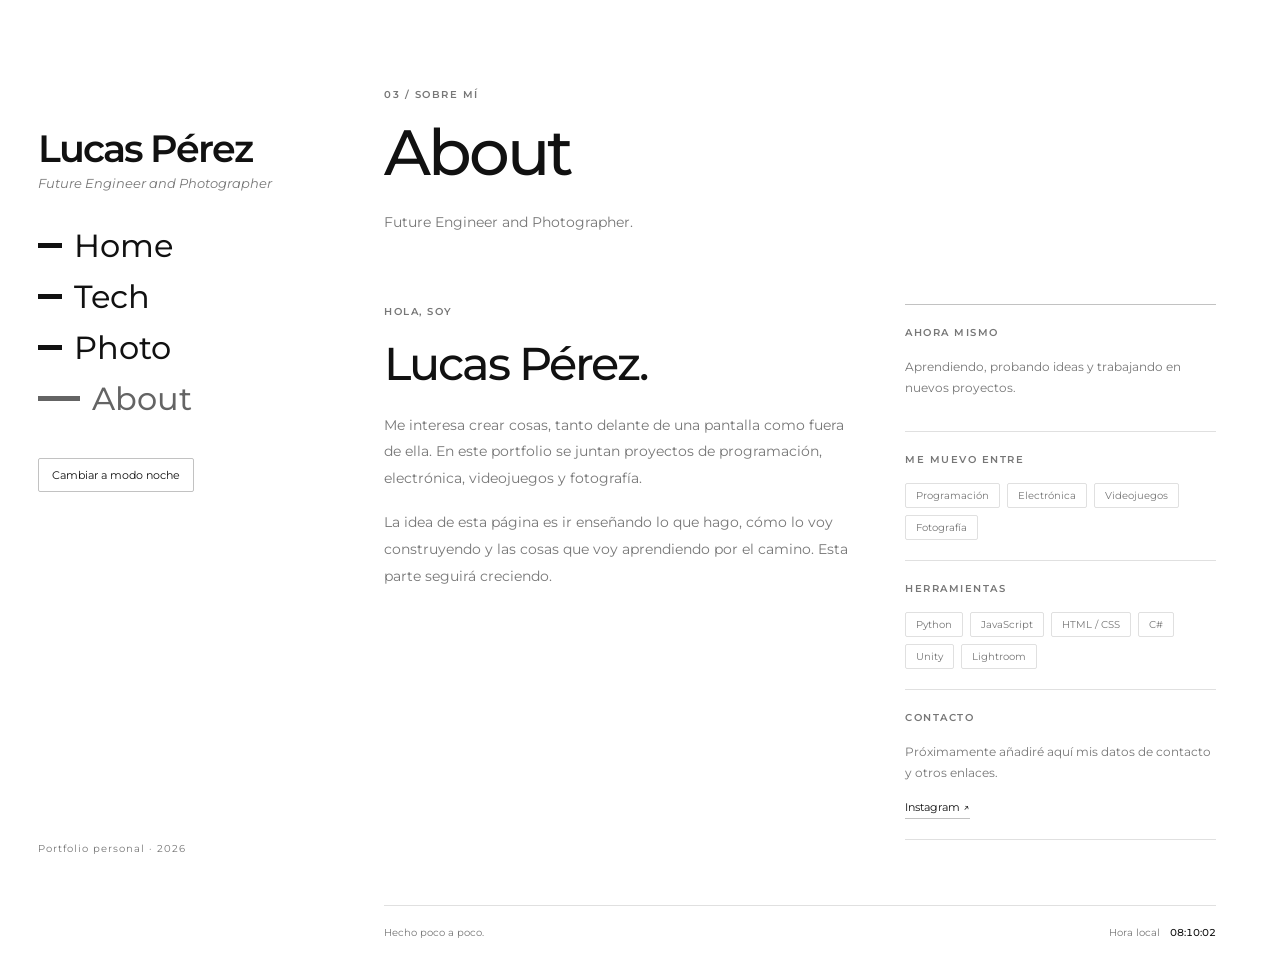
==== about.html @ 3c16cf13 "Complete portfolio pages and project details" ====
<!DOCTYPE html>
<html lang="es">
<head>
    <meta charset="UTF-8">
    <meta name="viewport" content="width=device-width, initial-scale=1.0">
    <meta name="theme-color" content="#ffffff">
    <meta name="description" content="About — Lucas Pérez, Future Engineer and Photographer.">
    <link rel="stylesheet" href="style.css">
    <link href="https://fonts.googleapis.com/css2?family=Montserrat:ital,wght@0,100..900;1,100..900&display=swap" rel="stylesheet">
    <script src="script.js" defer></script>
    <title>About | Lucas Pérez</title>
</head>
<body>
    <main class="layout">
        <header class="sidebar">
            <div class="nombre">
                <a href="index.html">Lucas Pérez</a>
                <p>Future Engineer and Photographer</p>
            </div>

            <nav aria-label="Navegación principal">
                <ul>
                    <li><a href="index.html">Home</a></li>
<li><a href="tech.html">Tech</a></li>
<li><a href="photo.html">Photo</a></li>
<li><a href="about.html" class="activo" aria-current="page">About</a></li>
                </ul>
            </nav>

            <button class="cambiar-tema" id="cambiar-tema" type="button">Cambiar a modo noche</button>
            <p class="sidebar-pie">Portfolio personal · 2026</p>
        </header>

        <section class="contenido">
            
            <section class="intro intro-corta">
                <p class="sobrelinea">03 / SOBRE MÍ</p>
                <h1>About</h1>
                <p class="intro-texto">Future Engineer and Photographer.</p>
            </section>

            <section class="about-contenido">
                <div class="about-texto">
                    <p class="sobrelinea">HOLA, SOY</p>
                    <h2>Lucas Pérez.</h2>
                    <p>Me interesa crear cosas, tanto delante de una pantalla como fuera de ella. En este portfolio se juntan proyectos de programación, electrónica, videojuegos y fotografía.</p>
                    <p>La idea de esta página es ir enseñando lo que hago, cómo lo voy construyendo y las cosas que voy aprendiendo por el camino. Esta parte seguirá creciendo.</p>
                </div>

                <aside class="about-lateral">
                    <div class="about-bloque">
                        <p class="sobrelinea">AHORA MISMO</p>
                        <p>Aprendiendo, probando ideas y trabajando en nuevos proyectos.</p>
                    </div>
                    <div class="about-bloque">
                        <p class="sobrelinea">ME MUEVO ENTRE</p>
                        <div class="tecnologias">
                            <span>Programación</span>
                            <span>Electrónica</span>
                            <span>Videojuegos</span>
                            <span>Fotografía</span>
                        </div>
                    </div>
                    <div class="about-bloque">
                        <p class="sobrelinea">HERRAMIENTAS</p>
                        <div class="tecnologias">
                            <span>Python</span>
                            <span>JavaScript</span>
                            <span>HTML / CSS</span>
                            <span>C#</span>
                            <span>Unity</span>
                            <span>Lightroom</span>
                        </div>
                    </div>
                    <div class="about-bloque">
                        <p class="sobrelinea">CONTACTO</p>
                        <p>Próximamente añadiré aquí mis datos de contacto y otros enlaces.</p>
                        <a class="verProyecto" href="https://www.instagram.com/luuchy.perzz/" target="_blank" rel="noopener noreferrer">Instagram <span>↗</span></a>
                    </div>
                </aside>
            </section>


            <footer class="pie">
                <span>Hecho poco a poco.</span>
                <span class="hora"><span>Hora local</span> <strong id="reloj">00:00:00</strong></span>
            </footer>
        </section>
    </main>
</body>
</html>
---- style.css ----
* {
    box-sizing: border-box;
}

:root {
    color-scheme: light;
    --fondo: #ffffff;
    --texto: #111111;
    --suave: #777777;
    --linea: rgba(0, 0, 0, 0.24);
    --linea-fina: rgba(0, 0, 0, 0.12);
}

body.noche {
    color-scheme: dark;
    --fondo: #020a14;
    --texto: #f5f7fa;
    --suave: #a2adba;
    --linea: rgba(255, 255, 255, 0.32);
    --linea-fina: rgba(255, 255, 255, 0.14);
}

body {
    font-family: "Montserrat", sans-serif;
    background: var(--fondo);
    color: var(--texto);
    margin: 0;
    transition: background 0.35s, color 0.35s;
}

a {
    color: inherit;
}

button {
    font: inherit;
}

/* ESTRUCTURA */

.layout {
    display: grid;
    grid-template-columns: 30% minmax(0, 70%);
    max-width: 1700px;
    min-height: 100vh;
    margin: 0 auto;
}

.sidebar {
    position: sticky;
    top: 0;
    align-self: start;
    width: 100%;
    height: 100vh;
    padding: 125px 28px 35px 10%;
    display: flex;
    flex-direction: column;
}

.nombre {
    margin-bottom: 35px;
}

.nombre a {
    color: inherit;
    text-decoration: none;
    font-size: clamp(30px, 3vw, 40px);
    font-weight: 600;
    letter-spacing: -2px;
}

.nombre p {
    font-style: italic;
    font-size: 13px;
    margin: 3px 0 0;
    color: var(--suave);
}

nav ul {
    list-style: none;
    padding: 0;
    margin: 0;
}

nav li {
    margin-bottom: 12px;
}

nav a {
    display: flex;
    align-items: center;
    gap: 12px;
    width: fit-content;
    color: inherit;
    text-decoration: none;
    font-size: clamp(22px, 2.5vw, 32px);
    font-weight: 450;
    transition: opacity 0.25s;
}

nav a::before {
    content: "";
    width: 24px;
    height: 5px;
    background: currentColor;
    transition: width 0.3s;
}

nav a:hover,
nav a.activo {
    opacity: 0.65;
}

nav a:hover::before,
nav a.activo::before {
    width: 42px;
}

.cambiar-tema {
    width: fit-content;
    margin-top: 28px;
    padding: 9px 13px;
    border: 1px solid var(--linea);
    border-radius: 2px;
    color: inherit;
    background: transparent;
    cursor: pointer;
    font-size: 11px;
    transition: background 0.25s, color 0.25s, border-color 0.25s;
}

.cambiar-tema:hover {
    background: var(--texto);
    color: var(--fondo);
}

.sidebar-pie {
    margin-top: auto;
    color: var(--suave);
    font-size: 10px;
    letter-spacing: 1px;
}

/* CONTENIDO */

.contenido {
    min-width: 0;
    padding: 75px clamp(24px, 5vw, 75px) 28px 0;
}

.intro {
    max-width: 800px;
    padding: 12px 0 65px;
}

.intro-corta {
    padding-bottom: 48px;
}

.sobrelinea {
    margin: 0 0 15px;
    color: var(--suave);
    font-size: 10px;
    font-weight: 600;
    letter-spacing: 1.5px;
    line-height: 1.6;
}

.intro h1,
.detalle-cabecera h1 {
    max-width: 780px;
    margin: 0;
    font-size: clamp(38px, 5vw, 68px);
    font-weight: 500;
    line-height: 1.08;
    letter-spacing: -3px;
}

.intro-texto {
    max-width: 580px;
    margin: 22px 0 0;
    color: var(--suave);
    font-size: 14px;
    line-height: 1.9;
}

.intro-enlaces {
    display: flex;
    flex-wrap: wrap;
    gap: 25px;
    margin-top: 28px;
}

.intro-enlaces a,
.seccion-titulo > a {
    color: inherit;
    text-decoration: none;
    font-size: 12px;
    border-bottom: 1px solid var(--linea);
    padding-bottom: 6px;
}

.intro-enlaces a span,
.seccion-titulo a span {
    margin-left: 5px;
}

/* TÍTULOS DE SECCIÓN */

.seccion-titulo {
    display: flex;
    align-items: end;
    justify-content: space-between;
    gap: 20px;
    margin-bottom: 18px;
}

.seccion-titulo .sobrelinea {
    margin-bottom: 6px;
}

.seccion-titulo h2 {
    margin: 0;
    font-size: clamp(20px, 2.4vw, 28px);
    font-weight: 500;
    letter-spacing: -0.8px;
}

.seccion-titulo > a {
    flex-shrink: 0;
    margin-bottom: 4px;
}

.contador {
    color: var(--suave);
    font-size: 11px;
    white-space: nowrap;
    margin-bottom: 5px;
}

/* TARJETAS DE PROYECTOS */

.trabajos {
    display: grid;
    gap: 22px;
}

.trabajo {
    padding: 23px 24px 20px;
    margin: 0;
    border: 1px solid var(--linea);
    border-radius: 3px;
    transition: background 0.3s, transform 0.3s, border-color 0.3s;
}

.trabajo:hover {
    transform: translateY(-3px);
    border-color: var(--texto);
}

.fecha {
    display: flex;
    flex-wrap: wrap;
    gap: 8px;
    margin: 0 0 18px;
    color: var(--suave);
    font-size: 10px;
    letter-spacing: 1.1px;
}

.proyecto {
    display: grid;
    grid-template-columns: minmax(0, 1fr) minmax(170px, 260px);
    align-items: center;
    gap: 32px;
}

.proyecto h2 {
    display: inline;
    margin: 0;
    font-size: clamp(19px, 2vw, 25px);
    font-weight: 500;
    letter-spacing: -0.7px;
    line-height: 1.4;
    background: linear-gradient(currentColor, currentColor) left bottom / 0% 1px no-repeat;
    transition: background-size 0.4s;
}

.trabajo:hover .proyecto h2 {
    background-size: 100% 1px;
}

.proyecto p {
    margin: 10px 0 15px;
    color: var(--suave);
    font-size: 13px;
    line-height: 1.8;
}

.imagen-proyecto {
    display: block;
    overflow: hidden;
    border-radius: 2px;
    background: var(--linea-fina);
}

.proyecto img {
    display: block;
    width: 100%;
    height: 190px;
    object-fit: cover;
    transition: transform 0.5s;
}

.imagen-proyecto:hover img {
    transform: scale(1.04);
}

.verProyecto {
    display: inline-block;
    color: inherit;
    text-decoration: none;
    border-bottom: 1px solid var(--linea);
    padding-bottom: 4px;
    font-size: 11px;
    transition: opacity 0.25s, padding 0.25s;
}

.verProyecto:hover {
    opacity: 0.55;
    padding-left: 4px;
}

.tecnologias {
    display: flex;
    flex-wrap: wrap;
    gap: 7px;
    margin-top: 17px;
}

.tecnologias span {
    padding: 5px 10px;
    border: 1px solid var(--linea-fina);
    border-radius: 2px;
    color: var(--suave);
    font-size: 10px;
    line-height: 1.3;
}

/* ABOUT */

.about-contenido {
    display: grid;
    grid-template-columns: minmax(0, 1.2fr) minmax(210px, 0.8fr);
    gap: 55px;
    padding-top: 20px;
}

.about-texto h2 {
    margin: 0 0 20px;
    font-size: clamp(30px, 4vw, 46px);
    font-weight: 500;
    letter-spacing: -2px;
}

.about-texto > p:not(.sobrelinea) {
    max-width: 560px;
    margin: 0 0 18px;
    color: var(--suave);
    font-size: 14px;
    line-height: 1.9;
}

.about-lateral {
    border-top: 1px solid var(--linea);
}

.about-bloque {
    padding: 20px 0;
    border-bottom: 1px solid var(--linea-fina);
}

.about-bloque p:not(.sobrelinea) {
    color: var(--suave);
    font-size: 12px;
    line-height: 1.8;
}

.about-bloque .tecnologias {
    margin-top: 10px;
}

/* DETALLE DE PROYECTO */

.migas {
    display: flex;
    flex-wrap: wrap;
    gap: 9px;
    margin: 0 0 35px;
    color: var(--suave);
    font-size: 11px;
}

.migas a {
    color: inherit;
    text-decoration: none;
}

.migas a:hover {
    color: var(--texto);
}

.detalle {
    max-width: 1000px;
}

.detalle-cabecera {
    max-width: 780px;
    margin-bottom: 32px;
}

.detalle-cabecera h1 {
    font-size: clamp(36px, 4.5vw, 58px);
}

.detalle-intro {
    max-width: 650px;
    margin: 18px 0 0;
    color: var(--suave);
    font-size: 14px;
    line-height: 1.9;
}

.detalle-portada {
    display: block;
    width: 100%;
    max-height: 440px;
    object-fit: cover;
    border-radius: 2px;
    background: var(--linea-fina);
}

.detalle-columnas {
    display: grid;
    grid-template-columns: minmax(0, 1fr) 220px;
    gap: 50px;
    margin-top: 38px;
}

.detalle-bloque {
    display: grid;
    grid-template-columns: 35px minmax(0, 1fr);
    gap: 15px;
    padding: 22px 0;
    border-bottom: 1px solid var(--linea-fina);
}

.detalle-bloque:first-child {
    padding-top: 0;
}

.detalle-numero {
    color: var(--suave);
    font-size: 11px;
    letter-spacing: 1px;
    padding-top: 5px;
}

.detalle-bloque h2 {
    margin: 0 0 12px;
    font-size: 20px;
    font-weight: 500;
}

.detalle-bloque p {
    margin: 0;
    color: var(--suave);
    font-size: 13px;
    line-height: 1.9;
}

.detalle-enlace .verProyecto {
    margin-top: 15px;
}

.detalle-lateral {
    display: flex;
    flex-direction: column;
    gap: 23px;
    padding-top: 3px;
}

.detalle-lateral > div {
    padding-bottom: 20px;
    border-bottom: 1px solid var(--linea-fina);
}

.detalle-lateral .sobrelinea {
    margin-bottom: 8px;
}

.detalle-lateral p:not(.sobrelinea) {
    margin: 0;
    font-size: 12px;
    line-height: 1.7;
}

.detalle-lateral .tecnologias {
    margin-top: 0;
}

.volver {
    display: inline-block;
    margin-top: 38px;
    color: inherit;
    text-decoration: none;
    font-size: 12px;
    border-bottom: 1px solid var(--linea);
    padding-bottom: 6px;
}

/* PIE */

.pie {
    display: flex;
    flex-wrap: wrap;
    justify-content: space-between;
    gap: 15px;
    margin-top: 65px;
    padding: 20px 0 8px;
    border-top: 1px solid var(--linea-fina);
    color: var(--suave);
    font-size: 10px;
}

.hora {
    display: flex;
    gap: 10px;
}

.hora strong {
    color: var(--texto);
    font-weight: 500;
    font-variant-numeric: tabular-nums;
}

/* DETALLES PEQUEÑOS */

a:focus-visible,
button:focus-visible {
    outline: 2px solid currentColor;
    outline-offset: 4px;
}

@media (max-width: 950px) {
    .layout {
        grid-template-columns: 250px minmax(0, 1fr);
    }

    .sidebar {
        padding-left: 30px;
    }

    .contenido {
        padding-right: 28px;
    }

    .proyecto {
        grid-template-columns: minmax(0, 1fr) 200px;
        gap: 22px;
    }

    .about-contenido {
        gap: 30px;
    }
}

@media (max-width: 720px) {
    .layout {
        display: block;
    }

    .sidebar {
        position: relative;
        width: 100%;
        height: auto;
        padding: 28px 24px 20px;
        border-bottom: 1px solid var(--linea-fina);
    }

    .nombre {
        margin-bottom: 20px;
    }

    .nombre a {
        font-size: 31px;
    }

    nav ul {
        display: flex;
        flex-wrap: wrap;
        gap: 8px 18px;
    }

    nav li {
        margin: 0;
    }

    nav a {
        gap: 7px;
        font-size: 17px;
    }

    nav a::before {
        width: 12px;
        height: 3px;
    }

    nav a:hover::before,
    nav a.activo::before {
        width: 20px;
    }

    .cambiar-tema {
        margin-top: 18px;
    }

    .sidebar-pie {
        display: none;
    }

    .contenido {
        padding: 38px 24px 24px;
    }

    .intro {
        padding-bottom: 45px;
    }

    .intro-corta {
        padding-bottom: 35px;
    }

    .intro h1 {
        letter-spacing: -2px;
    }

    .trabajos {
        gap: 16px;
    }

    .trabajo {
        padding: 18px;
    }

    .proyecto {
        grid-template-columns: minmax(0, 1fr) 160px;
        gap: 16px;
    }

    .proyecto img {
        height: 145px;
    }

    .about-contenido,
    .detalle-columnas {
        grid-template-columns: 1fr;
        gap: 28px;
    }

    .detalle-lateral {
        display: grid;
        grid-template-columns: repeat(2, minmax(0, 1fr));
    }

    .detalle-lateral > div:last-child {
        grid-column: 1 / -1;
    }
}

@media (max-width: 480px) {
    .contenido {
        padding: 32px 17px 20px;
    }

    .sidebar {
        padding: 25px 17px 18px;
    }

    .proyecto {
        grid-template-columns: 1fr;
    }

    .imagen-proyecto {
        grid-row: 1;
    }

    .proyecto img {
        height: 190px;
    }

    .fecha {
        margin-bottom: 13px;
    }

    .seccion-titulo {
        align-items: start;
    }

    .contador {
        padding-top: 20px;
    }

    .detalle-columnas {
        margin-top: 28px;
    }

    .detalle-lateral {
        grid-template-columns: 1fr;
    }

    .detalle-lateral > div:last-child {
        grid-column: auto;
    }

    .pie {
        margin-top: 45px;
    }
}

@media (prefers-reduced-motion: reduce) {
    *,
    *::before,
    *::after {
        scroll-behavior: auto !important;
        transition-duration: 0.01ms !important;
    }
}
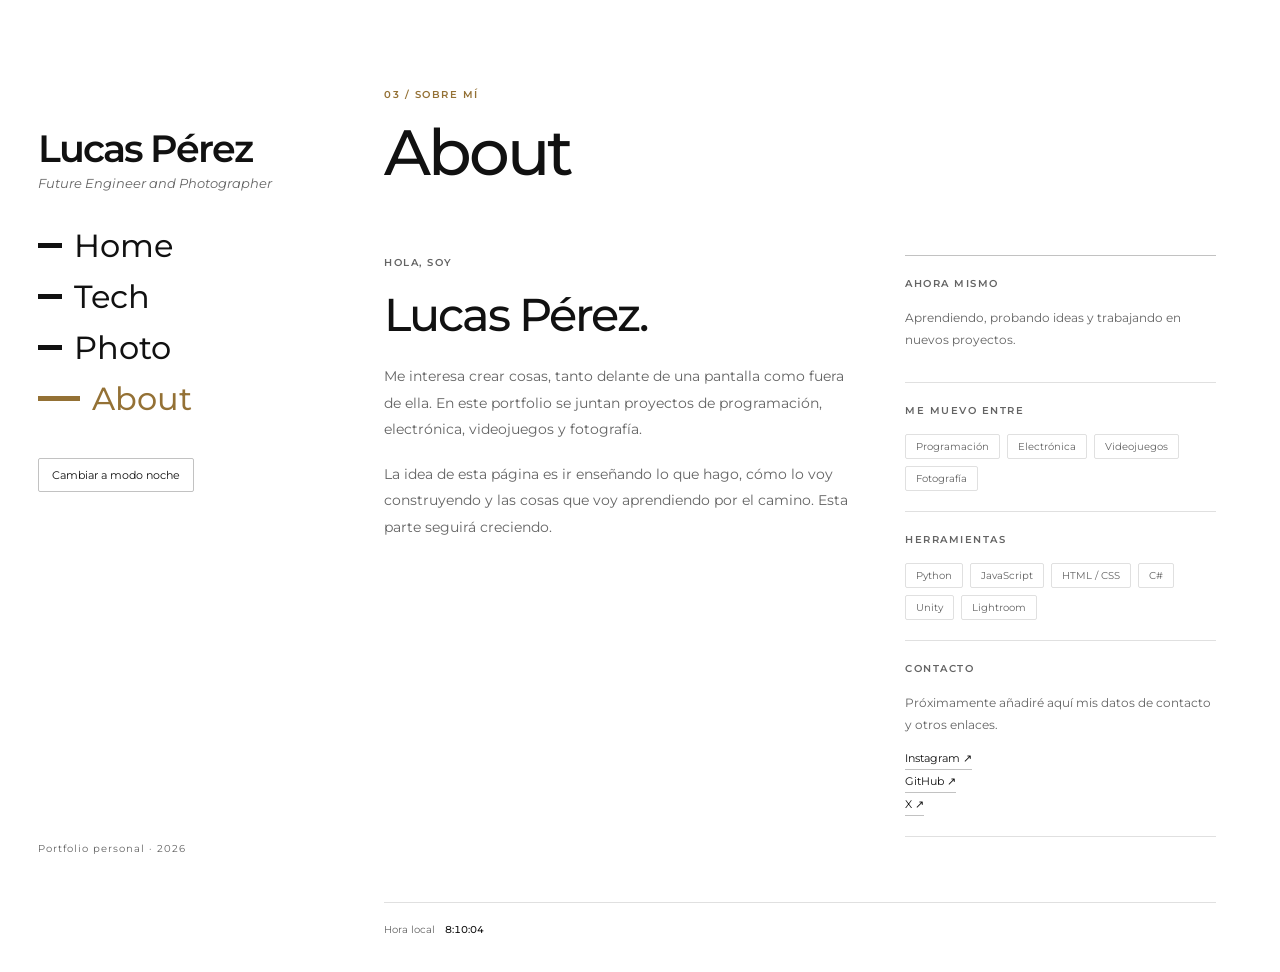
==== commit 0366df57: "Actualiza el diseño y las imágenes del portfolio" ====
--- a/about.html
+++ b/about.html
@@ -1,91 +1,99 @@
-<!DOCTYPE html>
+<!doctype html>
 <html lang="es">
-<head>
-    <meta charset="UTF-8">
-    <meta name="viewport" content="width=device-width, initial-scale=1.0">
-    <meta name="theme-color" content="#ffffff">
-    <meta name="description" content="About — Lucas Pérez, Future Engineer and Photographer.">
-    <link rel="stylesheet" href="style.css">
-    <link href="https://fonts.googleapis.com/css2?family=Montserrat:ital,wght@0,100..900;1,100..900&display=swap" rel="stylesheet">
+  <head>
+    <meta charset="UTF-8" />
+    <meta name="viewport" content="width=device-width, initial-scale=1.0" />
+    <meta name="color-scheme" content="light dark" />
+    <meta name="description" content="About — Lucas Pérez, Future Engineer and Photographer." />
+    <link rel="stylesheet" href="style.css" />
     <script src="script.js" defer></script>
     <title>About | Lucas Pérez</title>
-</head>
-<body>
-    <main class="layout">
-        <header class="sidebar">
-            <div class="nombre">
-                <a href="index.html">Lucas Pérez</a>
-                <p>Future Engineer and Photographer</p>
+  </head>
+  <body>
+    <div class="layout">
+      <header class="sidebar">
+        <div class="nombre">
+          <a href="index.html">Lucas Pérez</a>
+          <p>Future Engineer and Photographer</p>
+        </div>
+
+        <nav aria-label="Navegación principal">
+          <ul>
+            <li><a href="index.html">Home</a></li>
+            <li><a href="tech.html">Tech</a></li>
+            <li><a href="photo.html">Photo</a></li>
+            <li><a href="about.html" class="activo" aria-current="page">About</a></li>
+          </ul>
+        </nav>
+
+        <button class="cambiar-tema" id="tema" type="button" hidden>Cambiar a modo noche</button>
+        <p class="sidebar-pie">Portfolio personal · 2026</p>
+      </header>
+
+      <main class="contenido" id="contenido">
+        <section class="intro intro-corta">
+          <p class="sobrelinea">03 / SOBRE MÍ</p>
+          <h1>About</h1>
+        </section>
+
+        <section class="about-contenido">
+          <div class="about-texto">
+            <p class="sobrelinea">HOLA, SOY</p>
+            <h2>Lucas Pérez.</h2>
+            <p>
+              Me interesa crear cosas, tanto delante de una pantalla como fuera de ella. En este portfolio se
+              juntan proyectos de programación, electrónica, videojuegos y fotografía.
+            </p>
+            <p>
+              La idea de esta página es ir enseñando lo que hago, cómo lo voy construyendo y las cosas que voy
+              aprendiendo por el camino. Esta parte seguirá creciendo.
+            </p>
+          </div>
+
+          <aside class="about-lateral">
+            <div class="about-bloque">
+              <p class="sobrelinea">AHORA MISMO</p>
+              <p>Aprendiendo, probando ideas y trabajando en nuevos proyectos.</p>
             </div>
+            <div class="about-bloque">
+              <p class="sobrelinea">ME MUEVO ENTRE</p>
+              <div class="tecnologias">
+                <span>Programación</span>
+                <span>Electrónica</span>
+                <span>Videojuegos</span>
+                <span>Fotografía</span>
+              </div>
+            </div>
+            <div class="about-bloque">
+              <p class="sobrelinea">HERRAMIENTAS</p>
+              <div class="tecnologias">
+                <span>Python</span>
+                <span>JavaScript</span>
+                <span>HTML / CSS</span>
+                <span>C#</span>
+                <span>Unity</span>
+                <span>Lightroom</span>
+              </div>
+            </div>
+            <div class="about-bloque">
+              <p class="sobrelinea">CONTACTO</p>
+              <p>Próximamente añadiré aquí mis datos de contacto y otros enlaces.</p>
+              <a class="verProyecto" href="https://www.instagram.com/luuchy.perzz/" target="_blank">Instagram <span>↗</span></a>
+              <br>
+              <a class="verProyecto" href="https://github.com/SoyLuuchy" target="_blank">GitHub <span>↗</span></a>
+              <br>
+              <a class="verProyecto" href="https://x.com/luuchyperzz" target="_blank">X <span>↗</span></a>
+            </div>
+          </aside>
+        </section>
 
-            <nav aria-label="Navegación principal">
-                <ul>
-                    <li><a href="index.html">Home</a></li>
-<li><a href="tech.html">Tech</a></li>
-<li><a href="photo.html">Photo</a></li>
-<li><a href="about.html" class="activo" aria-current="page">About</a></li>
-                </ul>
-            </nav>
-
-            <button class="cambiar-tema" id="cambiar-tema" type="button">Cambiar a modo noche</button>
-            <p class="sidebar-pie">Portfolio personal · 2026</p>
-        </header>
-
-        <section class="contenido">
-            
-            <section class="intro intro-corta">
-                <p class="sobrelinea">03 / SOBRE MÍ</p>
-                <h1>About</h1>
-                <p class="intro-texto">Future Engineer and Photographer.</p>
-            </section>
-
-            <section class="about-contenido">
-                <div class="about-texto">
-                    <p class="sobrelinea">HOLA, SOY</p>
-                    <h2>Lucas Pérez.</h2>
-                    <p>Me interesa crear cosas, tanto delante de una pantalla como fuera de ella. En este portfolio se juntan proyectos de programación, electrónica, videojuegos y fotografía.</p>
-                    <p>La idea de esta página es ir enseñando lo que hago, cómo lo voy construyendo y las cosas que voy aprendiendo por el camino. Esta parte seguirá creciendo.</p>
-                </div>
-
-                <aside class="about-lateral">
-                    <div class="about-bloque">
-                        <p class="sobrelinea">AHORA MISMO</p>
-                        <p>Aprendiendo, probando ideas y trabajando en nuevos proyectos.</p>
-                    </div>
-                    <div class="about-bloque">
-                        <p class="sobrelinea">ME MUEVO ENTRE</p>
-                        <div class="tecnologias">
-                            <span>Programación</span>
-                            <span>Electrónica</span>
-                            <span>Videojuegos</span>
-                            <span>Fotografía</span>
-                        </div>
-                    </div>
-                    <div class="about-bloque">
-                        <p class="sobrelinea">HERRAMIENTAS</p>
-                        <div class="tecnologias">
-                            <span>Python</span>
-                            <span>JavaScript</span>
-                            <span>HTML / CSS</span>
-                            <span>C#</span>
-                            <span>Unity</span>
-                            <span>Lightroom</span>
-                        </div>
-                    </div>
-                    <div class="about-bloque">
-                        <p class="sobrelinea">CONTACTO</p>
-                        <p>Próximamente añadiré aquí mis datos de contacto y otros enlaces.</p>
-                        <a class="verProyecto" href="https://www.instagram.com/luuchy.perzz/" target="_blank" rel="noopener noreferrer">Instagram <span>↗</span></a>
-                    </div>
-                </aside>
-            </section>
-
-
-            <footer class="pie">
-                <span>Hecho poco a poco.</span>
-                <span class="hora"><span>Hora local</span> <strong id="reloj">00:00:00</strong></span>
-            </footer>
-        </section>
-    </main>
-</body>
-</html>+        <footer class="pie">
+          <span class="hora" hidden>
+            <span>Hora local</span>
+            <strong id="reloj"></strong>
+          </span>
+        </footer>
+      </main>
+    </div>
+  </body>
+</html>
--- a/style.css
+++ b/style.css
@@ -1,3 +1,21 @@
+@font-face {
+  font-family: 'Montserrat';
+  font-style: italic;
+  font-weight: 400;
+  font-display: swap;
+  src: url(fonts/montserrat-italic.woff2) format('woff2');
+  unicode-range: U+0000-00FF, U+0131, U+0152-0153, U+02BB-02BC, U+02C6, U+02DA, U+02DC, U+0304, U+0308, U+0329, U+2000-206F, U+20AC, U+2122, U+2191, U+2193, U+2212, U+2215, U+FEFF, U+FFFD;
+}
+
+@font-face {
+  font-family: 'Montserrat';
+  font-style: normal;
+  font-weight: 400 650;
+  font-display: swap;
+  src: url(fonts/montserrat.woff2) format('woff2');
+  unicode-range: U+0000-00FF, U+0131, U+0152-0153, U+02BB-02BC, U+02C6, U+02DA, U+02DC, U+0304, U+0308, U+0329, U+2000-206F, U+20AC, U+2122, U+2191, U+2193, U+2212, U+2215, U+FEFF, U+FFFD;
+}
+
 * {
     box-sizing: border-box;
 }
@@ -6,16 +24,18 @@
     color-scheme: light;
     --fondo: #ffffff;
     --texto: #111111;
-    --suave: #777777;
+    --oro: #947135;
+    --suave: #646464;
     --linea: rgba(0, 0, 0, 0.24);
     --linea-fina: rgba(0, 0, 0, 0.12);
 }
 
-body.noche {
+:root[data-tema="noche"] {
     color-scheme: dark;
-    --fondo: #020a14;
-    --texto: #f5f7fa;
-    --suave: #a2adba;
+    --fondo: #101010;
+    --texto: #f5f5f5;
+    --oro: #dfc68e;
+    --suave: #b6b6b6;
     --linea: rgba(255, 255, 255, 0.32);
     --linea-fina: rgba(255, 255, 255, 0.14);
 }
@@ -34,6 +54,17 @@
 
 button {
     font: inherit;
+}
+
+/* TRANSICIÓN ENTRE PÁGINAS */
+
+@view-transition {
+    navigation: auto;
+}
+
+::view-transition-group(nav-indicator) {
+    animation-duration: 0.45s;
+    animation-timing-function: cubic-bezier(0.22, 1, 0.36, 1);
 }
 
 /* ESTRUCTURA */
@@ -95,7 +126,7 @@
     text-decoration: none;
     font-size: clamp(22px, 2.5vw, 32px);
     font-weight: 450;
-    transition: opacity 0.25s;
+    transition: color 0.2s;
 }
 
 nav a::before {
@@ -108,12 +139,16 @@
 
 nav a:hover,
 nav a.activo {
-    opacity: 0.65;
+    color: var(--oro);
 }
 
 nav a:hover::before,
 nav a.activo::before {
     width: 42px;
+}
+
+nav a.activo::before {
+    view-transition-name: nav-indicator;
 }
 
 .cambiar-tema {
@@ -205,13 +240,22 @@
     margin-left: 5px;
 }
 
+.intro > .sobrelinea,
+.intro-enlaces a:hover,
+.seccion-titulo > a:hover,
+.volver:hover {
+    color: var(--oro);
+}
+
+[hidden] { display: none !important; }
+
 /* TÍTULOS DE SECCIÓN */
 
 .seccion-titulo {
     display: flex;
     align-items: end;
     justify-content: space-between;
-    gap: 20px;
+    gap: 10px;
     margin-bottom: 18px;
 }
 
@@ -254,7 +298,7 @@
 }
 
 .trabajo:hover {
-    transform: translateY(-3px);
+    transform: translateY(-1px);
     border-color: var(--texto);
 }
 
@@ -293,7 +337,7 @@
 .proyecto p {
     margin: 10px 0 15px;
     color: var(--suave);
-    font-size: 13px;
+    font-size: 14px;
     line-height: 1.8;
 }
 
@@ -313,7 +357,7 @@
 }
 
 .imagen-proyecto:hover img {
-    transform: scale(1.04);
+    transform: scale(1.025);
 }
 
 .verProyecto {
@@ -323,12 +367,12 @@
     border-bottom: 1px solid var(--linea);
     padding-bottom: 4px;
     font-size: 11px;
-    transition: opacity 0.25s, padding 0.25s;
+    transition: color 0.2s, border-color 0.2s;
 }
 
 .verProyecto:hover {
-    opacity: 0.55;
-    padding-left: 4px;
+    color: var(--oro);
+    border-color: currentColor;
 }
 
 .tecnologias {
@@ -548,7 +592,7 @@
 
 a:focus-visible,
 button:focus-visible {
-    outline: 2px solid currentColor;
+    outline: 2px solid var(--oro);
     outline-offset: 4px;
 }
 
@@ -729,6 +773,8 @@
 }
 
 @media (prefers-reduced-motion: reduce) {
+    @view-transition { navigation: none; }
+
     *,
     *::before,
     *::after {
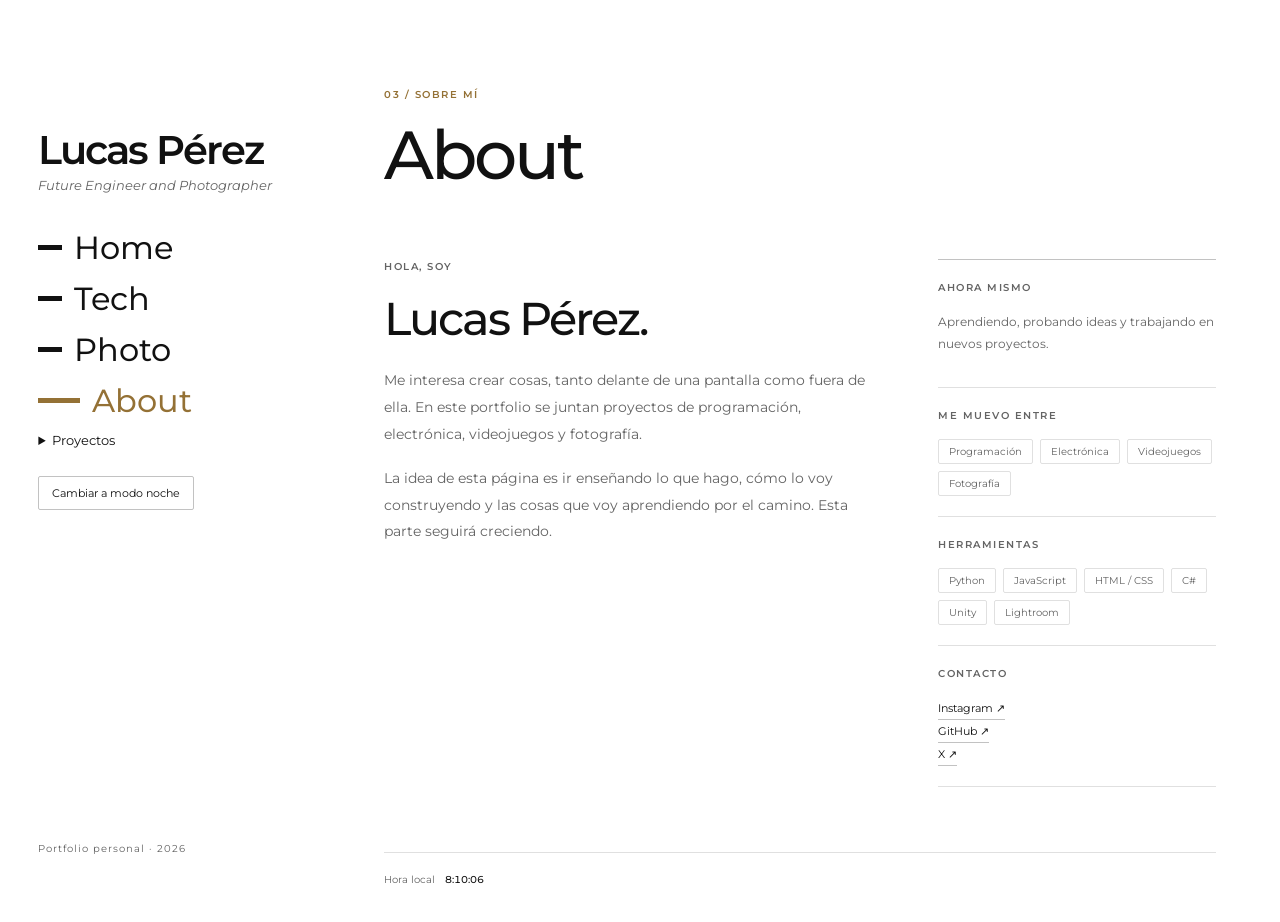
==== commit fc75e29b: "Añadi el carrusel" ====
--- a/about.html
+++ b/about.html
@@ -6,6 +6,7 @@
     <meta name="color-scheme" content="light dark" />
     <meta name="description" content="About — Lucas Pérez, Future Engineer and Photographer." />
     <link rel="stylesheet" href="style.css" />
+    <link rel="stylesheet" href="detalles.css" />
     <script src="script.js" defer></script>
     <title>About | Lucas Pérez</title>
   </head>
@@ -24,6 +25,15 @@
             <li><a href="photo.html">Photo</a></li>
             <li><a href="about.html" class="activo" aria-current="page">About</a></li>
           </ul>
+          <details class="menu-proyectos">
+            <summary>Proyectos</summary>
+            <div>
+              <a href="proyectos/smart-mirror.html">Smart Mirror</a>
+              <a href="proyectos/elitecraft.html">EliteCraft 4</a>
+              <a href="proyectos/fundicion.html">La Fundición</a>
+              <a href="proyectos/videojuegos.html">Videojuegos</a>
+            </div>
+          </details>
         </nav>
 
         <button class="cambiar-tema" id="tema" type="button" hidden>Cambiar a modo noche</button>
@@ -77,12 +87,11 @@
             </div>
             <div class="about-bloque">
               <p class="sobrelinea">CONTACTO</p>
-              <p>Próximamente añadiré aquí mis datos de contacto y otros enlaces.</p>
-              <a class="verProyecto" href="https://www.instagram.com/luuchy.perzz/" target="_blank">Instagram <span>↗</span></a>
+              <a class="enlace verProyecto" href="https://www.instagram.com/luuchy.perzz/" target="_blank">Instagram <span>↗</span></a>
               <br>
-              <a class="verProyecto" href="https://github.com/SoyLuuchy" target="_blank">GitHub <span>↗</span></a>
+              <a class="enlace verProyecto" href="https://github.com/SoyLuuchy" target="_blank">GitHub <span>↗</span></a>
               <br>
-              <a class="verProyecto" href="https://x.com/luuchyperzz" target="_blank">X <span>↗</span></a>
+              <a class="enlace verProyecto" href="https://x.com/luuchyperzz" target="_blank">X <span>↗</span></a>
             </div>
           </aside>
         </section>
--- a/style.css
+++ b/style.css
@@ -1,19 +1,17 @@
 @font-face {
-  font-family: 'Montserrat';
-  font-style: italic;
-  font-weight: 400;
-  font-display: swap;
-  src: url(fonts/montserrat-italic.woff2) format('woff2');
-  unicode-range: U+0000-00FF, U+0131, U+0152-0153, U+02BB-02BC, U+02C6, U+02DA, U+02DC, U+0304, U+0308, U+0329, U+2000-206F, U+20AC, U+2122, U+2191, U+2193, U+2212, U+2215, U+FEFF, U+FFFD;
+    font-family: 'Montserrat';
+    font-style: italic;
+    font-weight: 400;
+    font-display: swap;
+    src: url(fonts/montserrat-italic.woff2) format('woff2');
 }
 
 @font-face {
-  font-family: 'Montserrat';
-  font-style: normal;
-  font-weight: 400 650;
-  font-display: swap;
-  src: url(fonts/montserrat.woff2) format('woff2');
-  unicode-range: U+0000-00FF, U+0131, U+0152-0153, U+02BB-02BC, U+02C6, U+02DA, U+02DC, U+0304, U+0308, U+0329, U+2000-206F, U+20AC, U+2122, U+2191, U+2193, U+2212, U+2215, U+FEFF, U+FFFD;
+    font-family: 'Montserrat';
+    font-style: normal;
+    font-weight: 400 650;
+    font-display: swap;
+    src: url(fonts/montserrat.woff2) format('woff2');
 }
 
 * {
@@ -30,7 +28,7 @@
     --linea-fina: rgba(0, 0, 0, 0.12);
 }
 
-:root[data-tema="noche"] {
+[data-tema="noche"] {
     color-scheme: dark;
     --fondo: #101010;
     --texto: #f5f5f5;
@@ -40,7 +38,12 @@
     --linea-fina: rgba(255, 255, 255, 0.14);
 }
 
+html {
+    height: 100%;
+}
+
 body {
+    height: 100%;
     font-family: "Montserrat", sans-serif;
     background: var(--fondo);
     color: var(--texto);
@@ -71,19 +74,20 @@
 
 .layout {
     display: grid;
-    grid-template-columns: 30% minmax(0, 70%);
+    grid-template-columns: 30% 70%;
     max-width: 1700px;
-    min-height: 100vh;
+    min-height: 100%;
     margin: 0 auto;
 }
 
 .sidebar {
-    position: sticky;
+    position: fixed;
     top: 0;
-    align-self: start;
-    width: 100%;
-    height: 100vh;
-    padding: 125px 28px 35px 10%;
+    width: 30%;
+    max-width: 510px;
+    overflow-y: auto;
+    height: 100%;
+    padding: 125px 28px 35px min(3%, 51px);
     display: flex;
     flex-direction: column;
 }
@@ -95,7 +99,7 @@
 .nombre a {
     color: inherit;
     text-decoration: none;
-    font-size: clamp(30px, 3vw, 40px);
+    font-size: 40px;
     font-weight: 600;
     letter-spacing: -2px;
 }
@@ -107,29 +111,28 @@
     color: var(--suave);
 }
 
-nav ul {
+nav > ul {
+    display: flex;
+    flex-direction: column;
+    gap: 12px;
     list-style: none;
     padding: 0;
     margin: 0;
 }
 
-nav li {
-    margin-bottom: 12px;
-}
-
-nav a {
+nav li a {
     display: flex;
     align-items: center;
     gap: 12px;
     width: fit-content;
     color: inherit;
     text-decoration: none;
-    font-size: clamp(22px, 2.5vw, 32px);
+    font-size: 32px;
     font-weight: 450;
     transition: color 0.2s;
 }
 
-nav a::before {
+nav li a::before {
     content: "";
     width: 24px;
     height: 5px;
@@ -137,17 +140,23 @@
     transition: width 0.3s;
 }
 
-nav a:hover,
-nav a.activo {
-    color: var(--oro);
-}
-
-nav a:hover::before,
-nav a.activo::before {
+nav li a:hover {
+    color: var(--oro);
+}
+
+nav li a.activo {
+    color: var(--oro);
+}
+
+nav li a:hover::before {
     width: 42px;
 }
 
-nav a.activo::before {
+nav li a.activo::before {
+    width: 42px;
+}
+
+nav li a.activo::before {
     view-transition-name: nav-indicator;
 }
 
@@ -176,11 +185,35 @@
     letter-spacing: 1px;
 }
 
-/* CONTENIDO */
-
-.contenido {
+/* Enlaces a las cuatro fichas, dentro del menú principal. */
+
+.menu-proyectos {
+    margin-top: 12px;
+    font-size: 13px;
+}
+
+.menu-proyectos summary {
+    cursor: pointer;
+}
+
+.menu-proyectos div {
+    display: flex;
+    flex-direction: column;
+    align-items: flex-start;
+    gap: 8px;
+    margin: 10px 0 0 16px;
+}
+
+.menu-proyectos a:hover {
+    color: var(--oro);
+}
+
+/* Contenido */
+
+#contenido {
+    grid-column: 2;
     min-width: 0;
-    padding: 75px clamp(24px, 5vw, 75px) 28px 0;
+    padding: 75px min(7.14%, 75px) 28px 0;
 }
 
 .intro {
@@ -201,11 +234,19 @@
     line-height: 1.6;
 }
 
-.intro h1,
+.intro h1 {
+    max-width: 780px;
+    margin: 0;
+    font-size: 68px;
+    font-weight: 500;
+    line-height: 1.08;
+    letter-spacing: -3px;
+}
+
 .detalle-cabecera h1 {
     max-width: 780px;
     margin: 0;
-    font-size: clamp(38px, 5vw, 68px);
+    font-size: 68px;
     font-weight: 500;
     line-height: 1.08;
     letter-spacing: -3px;
@@ -226,8 +267,7 @@
     margin-top: 28px;
 }
 
-.intro-enlaces a,
-.seccion-titulo > a {
+.enlace {
     color: inherit;
     text-decoration: none;
     font-size: 12px;
@@ -235,19 +275,33 @@
     padding-bottom: 6px;
 }
 
-.intro-enlaces a span,
+.intro-enlaces a span {
+    margin-left: 5px;
+}
+
 .seccion-titulo a span {
     margin-left: 5px;
 }
 
-.intro > .sobrelinea,
-.intro-enlaces a:hover,
-.seccion-titulo > a:hover,
+.intro > .sobrelinea {
+    color: var(--oro);
+}
+
+.intro-enlaces a:hover {
+    color: var(--oro);
+}
+
+.seccion-titulo > a:hover {
+    color: var(--oro);
+}
+
 .volver:hover {
     color: var(--oro);
 }
 
-[hidden] { display: none !important; }
+[hidden] {
+    display: none !important;
+}
 
 /* TÍTULOS DE SECCIÓN */
 
@@ -265,7 +319,7 @@
 
 .seccion-titulo h2 {
     margin: 0;
-    font-size: clamp(20px, 2.4vw, 28px);
+    font-size: 28px;
     font-weight: 500;
     letter-spacing: -0.8px;
 }
@@ -294,7 +348,7 @@
     margin: 0;
     border: 1px solid var(--linea);
     border-radius: 3px;
-    transition: background 0.3s, transform 0.3s, border-color 0.3s;
+    transition: transform 0.3s, border-color 0.3s;
 }
 
 .trabajo:hover {
@@ -314,7 +368,7 @@
 
 .proyecto {
     display: grid;
-    grid-template-columns: minmax(0, 1fr) minmax(170px, 260px);
+    grid-template-columns: auto 260px;
     align-items: center;
     gap: 32px;
 }
@@ -322,7 +376,7 @@
 .proyecto h2 {
     display: inline;
     margin: 0;
-    font-size: clamp(19px, 2vw, 25px);
+    font-size: 25px;
     font-weight: 500;
     letter-spacing: -0.7px;
     line-height: 1.4;
@@ -362,9 +416,6 @@
 
 .verProyecto {
     display: inline-block;
-    color: inherit;
-    text-decoration: none;
-    border-bottom: 1px solid var(--linea);
     padding-bottom: 4px;
     font-size: 11px;
     transition: color 0.2s, border-color 0.2s;
@@ -389,178 +440,6 @@
     color: var(--suave);
     font-size: 10px;
     line-height: 1.3;
-}
-
-/* ABOUT */
-
-.about-contenido {
-    display: grid;
-    grid-template-columns: minmax(0, 1.2fr) minmax(210px, 0.8fr);
-    gap: 55px;
-    padding-top: 20px;
-}
-
-.about-texto h2 {
-    margin: 0 0 20px;
-    font-size: clamp(30px, 4vw, 46px);
-    font-weight: 500;
-    letter-spacing: -2px;
-}
-
-.about-texto > p:not(.sobrelinea) {
-    max-width: 560px;
-    margin: 0 0 18px;
-    color: var(--suave);
-    font-size: 14px;
-    line-height: 1.9;
-}
-
-.about-lateral {
-    border-top: 1px solid var(--linea);
-}
-
-.about-bloque {
-    padding: 20px 0;
-    border-bottom: 1px solid var(--linea-fina);
-}
-
-.about-bloque p:not(.sobrelinea) {
-    color: var(--suave);
-    font-size: 12px;
-    line-height: 1.8;
-}
-
-.about-bloque .tecnologias {
-    margin-top: 10px;
-}
-
-/* DETALLE DE PROYECTO */
-
-.migas {
-    display: flex;
-    flex-wrap: wrap;
-    gap: 9px;
-    margin: 0 0 35px;
-    color: var(--suave);
-    font-size: 11px;
-}
-
-.migas a {
-    color: inherit;
-    text-decoration: none;
-}
-
-.migas a:hover {
-    color: var(--texto);
-}
-
-.detalle {
-    max-width: 1000px;
-}
-
-.detalle-cabecera {
-    max-width: 780px;
-    margin-bottom: 32px;
-}
-
-.detalle-cabecera h1 {
-    font-size: clamp(36px, 4.5vw, 58px);
-}
-
-.detalle-intro {
-    max-width: 650px;
-    margin: 18px 0 0;
-    color: var(--suave);
-    font-size: 14px;
-    line-height: 1.9;
-}
-
-.detalle-portada {
-    display: block;
-    width: 100%;
-    max-height: 440px;
-    object-fit: cover;
-    border-radius: 2px;
-    background: var(--linea-fina);
-}
-
-.detalle-columnas {
-    display: grid;
-    grid-template-columns: minmax(0, 1fr) 220px;
-    gap: 50px;
-    margin-top: 38px;
-}
-
-.detalle-bloque {
-    display: grid;
-    grid-template-columns: 35px minmax(0, 1fr);
-    gap: 15px;
-    padding: 22px 0;
-    border-bottom: 1px solid var(--linea-fina);
-}
-
-.detalle-bloque:first-child {
-    padding-top: 0;
-}
-
-.detalle-numero {
-    color: var(--suave);
-    font-size: 11px;
-    letter-spacing: 1px;
-    padding-top: 5px;
-}
-
-.detalle-bloque h2 {
-    margin: 0 0 12px;
-    font-size: 20px;
-    font-weight: 500;
-}
-
-.detalle-bloque p {
-    margin: 0;
-    color: var(--suave);
-    font-size: 13px;
-    line-height: 1.9;
-}
-
-.detalle-enlace .verProyecto {
-    margin-top: 15px;
-}
-
-.detalle-lateral {
-    display: flex;
-    flex-direction: column;
-    gap: 23px;
-    padding-top: 3px;
-}
-
-.detalle-lateral > div {
-    padding-bottom: 20px;
-    border-bottom: 1px solid var(--linea-fina);
-}
-
-.detalle-lateral .sobrelinea {
-    margin-bottom: 8px;
-}
-
-.detalle-lateral p:not(.sobrelinea) {
-    margin: 0;
-    font-size: 12px;
-    line-height: 1.7;
-}
-
-.detalle-lateral .tecnologias {
-    margin-top: 0;
-}
-
-.volver {
-    display: inline-block;
-    margin-top: 38px;
-    color: inherit;
-    text-decoration: none;
-    font-size: 12px;
-    border-bottom: 1px solid var(--linea);
-    padding-bottom: 6px;
 }
 
 /* PIE */
@@ -588,34 +467,73 @@
     font-variant-numeric: tabular-nums;
 }
 
-/* DETALLES PEQUEÑOS */
-
-a:focus-visible,
+/* Foco del teclado */
+
+a:focus-visible {
+    outline: 2px solid var(--oro);
+    outline-offset: 4px;
+}
+
 button:focus-visible {
     outline: 2px solid var(--oro);
     outline-offset: 4px;
 }
 
+@media (max-width: 1250px) {
+    .intro h1 {
+        font-size: 56px;
+    }
+
+    .nombre a {
+        font-size: 34px;
+    }
+
+    nav li a {
+        font-size: 28px;
+    }
+
+    .proyecto h2 {
+        font-size: 22px;
+    }
+}
+
 @media (max-width: 950px) {
+    .intro h1 {
+        font-size: 42px;
+    }
+
+    .nombre a {
+        font-size: 30px;
+    }
+
+    nav li a {
+        font-size: 22px;
+    }
+
+    .proyecto h2 {
+        font-size: 19px;
+    }
+
+    .seccion-titulo h2 {
+        font-size: 20px;
+    }
+
     .layout {
-        grid-template-columns: 250px minmax(0, 1fr);
+        grid-template-columns: 250px auto;
     }
 
     .sidebar {
+        width: 250px;
         padding-left: 30px;
     }
 
-    .contenido {
+    #contenido {
         padding-right: 28px;
     }
 
     .proyecto {
-        grid-template-columns: minmax(0, 1fr) 200px;
+        grid-template-columns: auto 200px;
         gap: 22px;
-    }
-
-    .about-contenido {
-        gap: 30px;
     }
 }
 
@@ -625,7 +543,8 @@
     }
 
     .sidebar {
-        position: relative;
+        position: static;
+        max-width: 100%;
         width: 100%;
         height: auto;
         padding: 28px 24px 20px;
@@ -640,28 +559,27 @@
         font-size: 31px;
     }
 
-    nav ul {
-        display: flex;
+    nav > ul {
+        flex-direction: row;
         flex-wrap: wrap;
         gap: 8px 18px;
     }
 
-    nav li {
-        margin: 0;
-    }
-
-    nav a {
+    nav li a {
         gap: 7px;
         font-size: 17px;
     }
 
-    nav a::before {
+    nav li a::before {
         width: 12px;
         height: 3px;
     }
 
-    nav a:hover::before,
-    nav a.activo::before {
+    nav li a:hover::before {
+        width: 20px;
+    }
+
+    nav li a.activo::before {
         width: 20px;
     }
 
@@ -673,7 +591,7 @@
         display: none;
     }
 
-    .contenido {
+    #contenido {
         padding: 38px 24px 24px;
     }
 
@@ -686,6 +604,7 @@
     }
 
     .intro h1 {
+        font-size: 38px;
         letter-spacing: -2px;
     }
 
@@ -698,32 +617,17 @@
     }
 
     .proyecto {
-        grid-template-columns: minmax(0, 1fr) 160px;
+        grid-template-columns: auto 160px;
         gap: 16px;
     }
 
     .proyecto img {
         height: 145px;
     }
-
-    .about-contenido,
-    .detalle-columnas {
-        grid-template-columns: 1fr;
-        gap: 28px;
-    }
-
-    .detalle-lateral {
-        display: grid;
-        grid-template-columns: repeat(2, minmax(0, 1fr));
-    }
-
-    .detalle-lateral > div:last-child {
-        grid-column: 1 / -1;
-    }
 }
 
 @media (max-width: 480px) {
-    .contenido {
+    #contenido {
         padding: 32px 17px 20px;
     }
 
@@ -732,7 +636,7 @@
     }
 
     .proyecto {
-        grid-template-columns: 1fr;
+        grid-template-columns: 100%;
     }
 
     .imagen-proyecto {
@@ -755,30 +659,28 @@
         padding-top: 20px;
     }
 
-    .detalle-columnas {
-        margin-top: 28px;
-    }
-
-    .detalle-lateral {
-        grid-template-columns: 1fr;
-    }
-
-    .detalle-lateral > div:last-child {
-        grid-column: auto;
-    }
-
     .pie {
         margin-top: 45px;
     }
 }
 
 @media (prefers-reduced-motion: reduce) {
-    @view-transition { navigation: none; }
-
-    *,
-    *::before,
+    @view-transition {
+        navigation: none;
+    }
+
+    * {
+        scroll-behavior: auto !important;
+        transition: none !important;
+    }
+
+    *::before {
+        scroll-behavior: auto !important;
+        transition: none !important;
+    }
+
     *::after {
         scroll-behavior: auto !important;
-        transition-duration: 0.01ms !important;
-    }
-}
+        transition: none !important;
+    }
+}
--- a/detalles.css
+++ b/detalles.css
@@ -0,0 +1,315 @@
+/* ABOUT */
+
+.about-contenido {
+    display: grid;
+    grid-template-columns: 60% auto;
+    gap: 55px;
+    padding-top: 20px;
+}
+
+.about-texto h2 {
+    margin: 0 0 20px;
+    font-size: 46px;
+    font-weight: 500;
+    letter-spacing: -2px;
+}
+
+.about-texto > p:not(.sobrelinea) {
+    max-width: 560px;
+    margin: 0 0 18px;
+    color: var(--suave);
+    font-size: 14px;
+    line-height: 1.9;
+}
+
+.about-lateral {
+    border-top: 1px solid var(--linea);
+}
+
+.about-bloque {
+    padding: 20px 0;
+    border-bottom: 1px solid var(--linea-fina);
+}
+
+.about-bloque p:not(.sobrelinea) {
+    color: var(--suave);
+    font-size: 12px;
+    line-height: 1.8;
+}
+
+.about-bloque .tecnologias {
+    margin-top: 10px;
+}
+
+/* DETALLE DE PROYECTO */
+
+.migas {
+    display: flex;
+    flex-wrap: wrap;
+    gap: 9px;
+    margin: 0 0 35px;
+    color: var(--suave);
+    font-size: 11px;
+}
+
+.migas a {
+    color: inherit;
+    text-decoration: none;
+}
+
+.migas a:hover {
+    color: var(--texto);
+}
+
+.detalle {
+    max-width: 1000px;
+}
+
+.detalle-cabecera {
+    max-width: 780px;
+    margin-bottom: 32px;
+}
+
+.detalle-cabecera h1 {
+    font-size: 58px;
+}
+
+.detalle-intro {
+    max-width: 650px;
+    margin: 18px 0 0;
+    color: var(--suave);
+    font-size: 14px;
+    line-height: 1.9;
+}
+
+.detalle-portada {
+    display: block;
+    width: 100%;
+    max-height: 440px;
+    object-fit: cover;
+    border-radius: 2px;
+    background: var(--linea-fina);
+}
+
+.detalle-columnas {
+    display: grid;
+    grid-template-columns: auto 220px;
+    gap: 50px;
+    margin-top: 38px;
+}
+
+.detalle-bloque {
+    display: grid;
+    grid-template-columns: 35px auto;
+    gap: 15px;
+    padding: 22px 0;
+    border-bottom: 1px solid var(--linea-fina);
+}
+
+.detalle-bloque:first-child {
+    padding-top: 0;
+}
+
+.detalle-numero {
+    color: var(--suave);
+    font-size: 11px;
+    letter-spacing: 1px;
+    padding-top: 5px;
+}
+
+.detalle-bloque h2 {
+    margin: 0 0 12px;
+    font-size: 20px;
+    font-weight: 500;
+}
+
+.detalle-bloque p {
+    margin: 0;
+    color: var(--suave);
+    font-size: 13px;
+    line-height: 1.9;
+}
+
+.detalle-enlace .verProyecto {
+    margin-top: 15px;
+}
+
+.detalle-lateral {
+    display: flex;
+    flex-direction: column;
+    gap: 23px;
+    padding-top: 3px;
+}
+
+.detalle-lateral > div {
+    padding-bottom: 20px;
+    border-bottom: 1px solid var(--linea-fina);
+}
+
+.detalle-lateral .sobrelinea {
+    margin-bottom: 8px;
+}
+
+.detalle-lateral p:not(.sobrelinea) {
+    margin: 0;
+    font-size: 12px;
+    line-height: 1.7;
+}
+
+.detalle-lateral .tecnologias {
+    margin-top: 0;
+}
+
+.volver {
+    display: inline-block;
+    margin-top: 38px;
+}
+
+/* Las fotos mantienen su proporción dentro del mismo marco. */
+
+.galeria {
+    position: relative;
+    background: #151515;
+}
+
+.fotos {
+    display: flex;
+    overflow-x: auto;
+    scroll-snap-type: x mandatory;
+    scrollbar-width: none;
+}
+
+.fotos::-webkit-scrollbar {
+    display: none;
+}
+
+.fotos img {
+    flex: 0 0 100%;
+    width: 100%;
+    height: 504px;
+    object-fit: contain;
+    scroll-snap-align: start;
+}
+
+.galeria button {
+    position: absolute;
+    top: 50%;
+    transform: translateY(-50%);
+    width: 44px;
+    height: 44px;
+    border: 1px solid #aaa;
+    border-radius: 50%;
+    background: #191919df;
+    color: white;
+    font-size: 20px;
+    cursor: pointer;
+}
+
+.galeria button:hover {
+    border-color: var(--oro);
+}
+
+.anterior {
+    left: 12px;
+}
+
+.siguiente {
+    right: 12px;
+}
+
+.ficha-sesion {
+    width: 100%;
+    border-collapse: collapse;
+    text-align: left;
+    font-size: 13px;
+}
+
+.ficha-sesion caption {
+    padding-bottom: 10px;
+    color: var(--oro);
+    text-align: left;
+    font-weight: 600;
+}
+
+.ficha-sesion th {
+    padding: 10px 4px;
+    border-bottom: 1px solid var(--linea-fina);
+    vertical-align: top;
+}
+
+.ficha-sesion td {
+    padding: 10px 4px;
+    border-bottom: 1px solid var(--linea-fina);
+    vertical-align: top;
+}
+
+.ficha-sesion th {
+    font-weight: 500;
+}
+
+@media (prefers-reduced-motion: no-preference) {
+    .fotos {
+        scroll-behavior: smooth;
+    }
+}
+
+@media (max-height: 750px) {
+    .fotos img {
+        height: 380px;
+    }
+}
+
+@media (max-height: 500px) {
+    .fotos img {
+        height: 280px;
+    }
+}
+
+@media (max-width: 950px) {
+    .detalle-cabecera h1 {
+        font-size: 36px;
+    }
+
+    .about-texto h2 {
+        font-size: 30px;
+    }
+
+    .about-contenido {
+        gap: 30px;
+    }
+}
+
+@media (max-width: 720px) {
+    .about-contenido {
+        grid-template-columns: 100%;
+        gap: 28px;
+    }
+
+    .detalle-columnas {
+        grid-template-columns: 100%;
+        gap: 28px;
+    }
+
+    .detalle-lateral {
+        display: grid;
+        grid-template-columns: calc(50% - 14px) auto;
+    }
+
+    .detalle-lateral > div:last-child {
+        grid-column: 1 / -1;
+    }
+}
+
+@media (max-width: 480px) {
+    .detalle-columnas {
+        margin-top: 28px;
+    }
+
+    .detalle-lateral {
+        grid-template-columns: 100%;
+    }
+
+    .detalle-lateral > div:last-child {
+        grid-column: auto;
+    }
+}
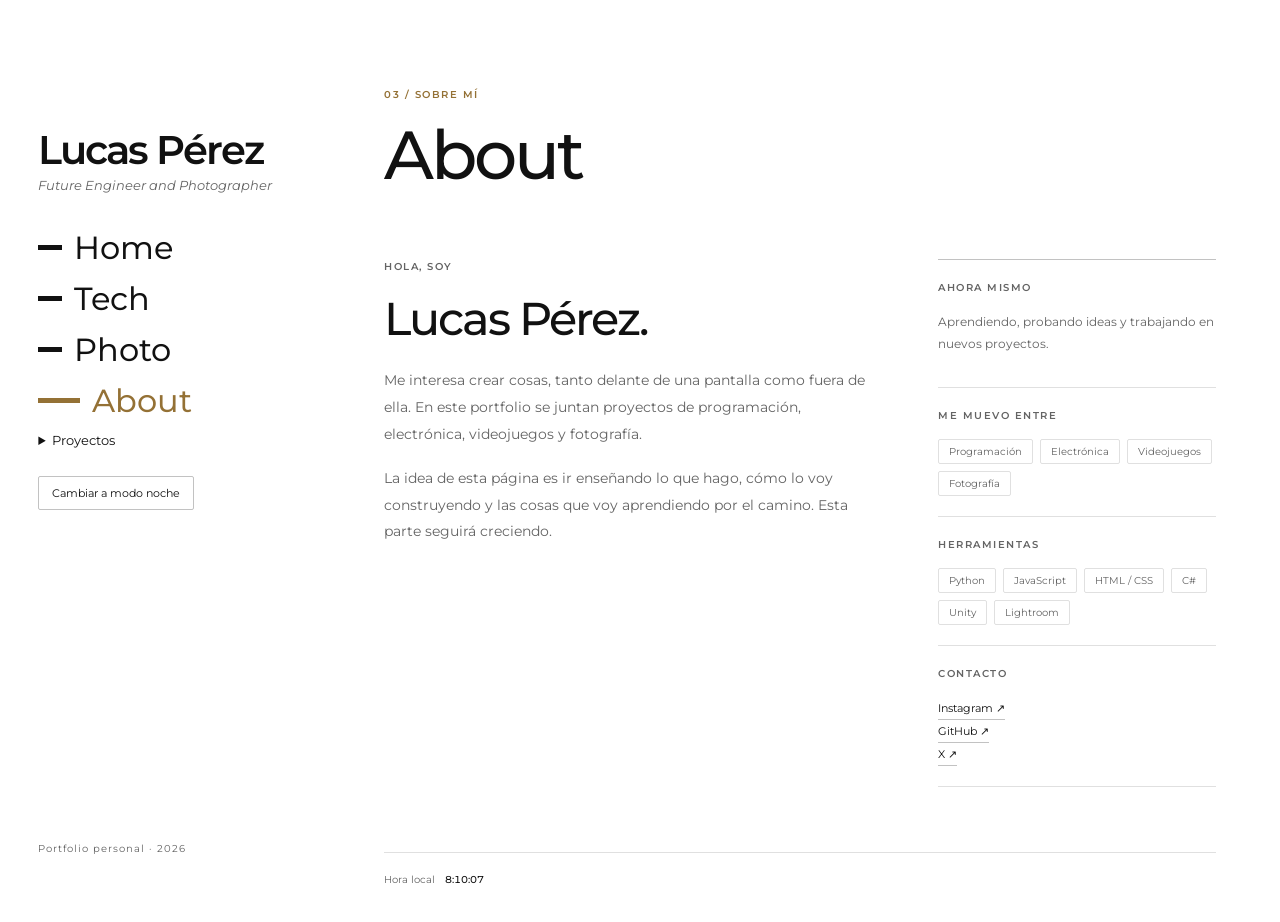
==== commit d224c334: "Evita el parpadeo de las fuentes al navegar" ====
--- a/about.html
+++ b/about.html
@@ -5,6 +5,8 @@
     <meta name="viewport" content="width=device-width, initial-scale=1.0" />
     <meta name="color-scheme" content="light dark" />
     <meta name="description" content="About — Lucas Pérez, Future Engineer and Photographer." />
+    <link rel="preload" href="fonts/montserrat.woff2" as="font" type="font/woff2" crossorigin />
+    <link rel="preload" href="fonts/montserrat-italic.woff2" as="font" type="font/woff2" crossorigin />
     <link rel="stylesheet" href="style.css" />
     <link rel="stylesheet" href="detalles.css" />
     <script src="script.js" defer></script>
--- a/style.css
+++ b/style.css
@@ -2,7 +2,7 @@
     font-family: 'Montserrat';
     font-style: italic;
     font-weight: 400;
-    font-display: swap;
+    font-display: optional;
     src: url(fonts/montserrat-italic.woff2) format('woff2');
 }
 
@@ -10,7 +10,7 @@
     font-family: 'Montserrat';
     font-style: normal;
     font-weight: 400 650;
-    font-display: swap;
+    font-display: optional;
     src: url(fonts/montserrat.woff2) format('woff2');
 }
 
@@ -63,6 +63,15 @@
 
 @view-transition {
     navigation: auto;
+}
+
+::view-transition-old(root) {
+    animation: none;
+    opacity: 0;
+}
+
+::view-transition-new(root) {
+    animation: none;
 }
 
 ::view-transition-group(nav-indicator) {
